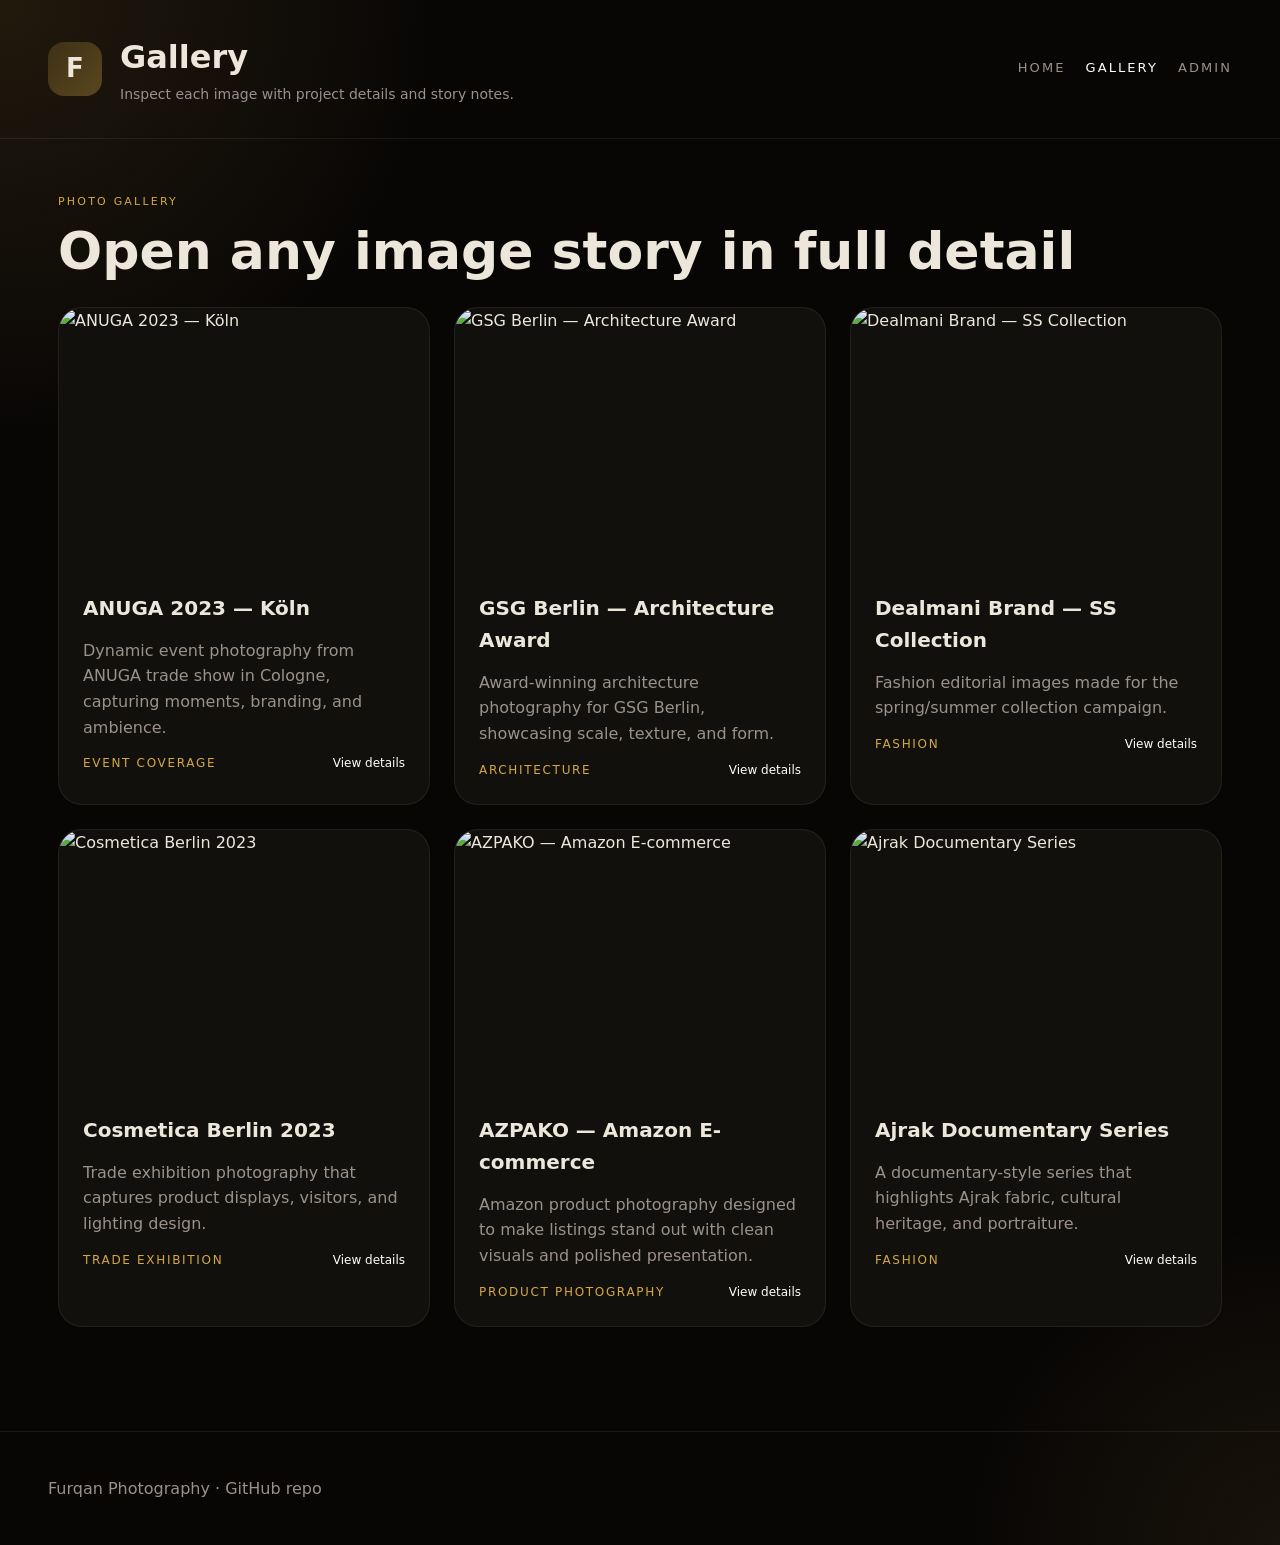
==== gallery.html @ 3be47413 "Add photography portfolio, gallery, detail page, and admin workflow" ====
<!DOCTYPE html>
<html lang="en">
<head>
  <meta charset="UTF-8">
  <meta name="viewport" content="width=device-width, initial-scale=1.0">
  <title>Gallery · Furqan Photography</title>
  <link rel="stylesheet" href="assets/css/style.css">
</head>
<body>
  <header class="site-header">
    <div class="brand">
      <span class="brand-mark">F</span>
      <div>
        <h1>Gallery</h1>
        <p>Inspect each image with project details and story notes.</p>
      </div>
    </div>
    <nav class="site-nav">
      <a href="index.html">Home</a>
      <a href="gallery.html" class="active">Gallery</a>
      <a href="admin.html">Admin</a>
    </nav>
  </header>

  <main>
    <section class="section-block">
      <div class="section-header">
        <span class="eyebrow">Photo Gallery</span>
        <h2>Open any image story in full detail</h2>
      </div>
      <div class="card-grid" id="gallery-grid"></div>
    </section>
  </main>

  <footer class="site-footer">
    <p>Furqan Photography · <a href="https://github.com/moizahmedk/Furqan_Portfolio" target="_blank">GitHub repo</a></p>
  </footer>

  <script src="assets/js/gallery.js"></script>
</body>
</html>
---- assets/css/style.css ----
:root {
  color-scheme: dark;
  font-family: Inter, system-ui, -apple-system, BlinkMacSystemFont, "Segoe UI", sans-serif;
  background: #080605;
  color: #ece7da;
  --surface: #12100d;
  --surface-2: #1d1a17;
  --border: rgba(236,231,218,.08);
  --gold: #d4a843;
  --muted: #9b9188;
  --success: #2bbc8a;
}

* {
  box-sizing: border-box;
}

html, body {
  margin: 0;
  min-height: 100%;
}

body {
  background: radial-gradient(circle at top left, rgba(212,168,67,.12), transparent 22%),
              radial-gradient(circle at bottom right, rgba(212,168,67,.08), transparent 16%),
              #080605;
  line-height: 1.6;
}

a {
  color: inherit;
  text-decoration: none;
}

img {
  max-width: 100%;
  display: block;
}

.site-header {
  display: flex;
  justify-content: space-between;
  align-items: center;
  gap: 24px;
  padding: 32px 48px;
  border-bottom: 1px solid rgba(236,231,218,.08);
}

.brand {
  display: flex;
  align-items: center;
  gap: 18px;
}

.brand-mark {
  display: inline-flex;
  align-items: center;
  justify-content: center;
  width: 54px;
  height: 54px;
  border-radius: 16px;
  background: linear-gradient(135deg, rgba(212,168,67,.18), rgba(212,168,67,.35));
  font-size: 26px;
  font-weight: 700;
}

.brand h1,
.brand p {
  margin: 0;
}

.brand h1 {
  font-size: clamp(22px, 2.5vw, 32px);
}

.brand p {
  color: var(--muted);
  font-size: 14px;
}

.site-nav {
  display: flex;
  gap: 20px;
  flex-wrap: wrap;
}

.site-nav a {
  color: var(--muted);
  font-size: 13px;
  letter-spacing: .16em;
  text-transform: uppercase;
  padding: 10px 0;
}

.site-nav a.active,
.site-nav a:hover {
  color: #fff;
}

main {
  padding: 48px;
  max-width: 1260px;
  margin: 0 auto;
}

.section-header {
  margin-bottom: 28px;
}

.eyebrow {
  display: inline-flex;
  align-items: center;
  gap: 10px;
  text-transform: uppercase;
  color: var(--gold);
  letter-spacing: .2em;
  font-size: 11px;
}

.section-header h2 {
  margin: 12px 0 0;
  font-size: clamp(32px, 4.5vw, 52px);
  line-height: 1.05;
}

.hero {
  display: grid;
  grid-template-columns: 1.1fr .9fr;
  gap: 40px;
  align-items: center;
  margin-bottom: 48px;
}

.hero-copy {
  max-width: 640px;
}

.hero-copy h2 {
  font-size: clamp(40px, 5vw, 66px);
  margin: 20px 0 20px;
  line-height: 1.03;
}

.hero-copy p {
  color: var(--muted);
  max-width: 620px;
}

.hero-actions {
  display: flex;
  gap: 16px;
  flex-wrap: wrap;
  margin-top: 28px;
}

.btn {
  display: inline-flex;
  align-items: center;
  justify-content: center;
  min-width: 160px;
  padding: 16px 22px;
  border-radius: 999px;
  border: 1px solid transparent;
  font-weight: 600;
  letter-spacing: .05em;
  text-transform: uppercase;
  font-size: 12px;
  transition: transform .2s, background .2s, color .2s;
}

.btn:hover {
  transform: translateY(-1px);
}

.btn-primary {
  background: var(--gold);
  color: #080605;
}

.btn-secondary {
  background: transparent;
  border-color: rgba(236,231,218,.12);
  color: #fff;
}

.hero-preview {
  min-height: 420px;
  border-radius: 28px;
  background: rgba(255,255,255,.03);
  border: 1px solid rgba(236,231,218,.08);
  overflow: hidden;
}

.section-block {
  margin-bottom: 56px;
}

.card-grid {
  display: grid;
  grid-template-columns: repeat(3, minmax(0, 1fr));
  gap: 24px;
}

.card {
  background: var(--surface);
  border: 1px solid rgba(236,231,218,.08);
  border-radius: 24px;
  overflow: hidden;
  display: flex;
  flex-direction: column;
  min-height: 420px;
}

.card img {
  height: 260px;
  object-fit: cover;
}

.detail-card {
  display: grid;
  grid-template-columns: minmax(0, 1fr);
  gap: 32px;
  background: var(--surface);
  border: 1px solid rgba(236,231,218,.08);
  border-radius: 28px;
  overflow: hidden;
}

.detail-card img {
  width: 100%;
  min-height: 420px;
  object-fit: cover;
}

.detail-card .card-body {
  padding: 32px;
}

.detail-card .card-body h2 {
  margin: 0 0 18px;
  font-size: clamp(34px, 4vw, 48px);
}

.detail-card .card-body p {
  line-height: 1.9;
  color: var(--muted);
}

@media (min-width: 900px) {
  .detail-card {
    grid-template-columns: 1.3fr 1fr;
  }
}

.card-body {
  padding: 24px;
  display: flex;
  flex-direction: column;
  gap: 14px;
}

.card-body h3 {
  margin: 0;
  font-size: 20px;
}

.card-body p {
  margin: 0;
  color: var(--muted);
  flex: 1;
}

.card-footer {
  display: flex;
  justify-content: space-between;
  align-items: center;
  gap: 12px;
}

.card-footer span {
  color: var(--gold);
  font-size: 12px;
  text-transform: uppercase;
  letter-spacing: .14em;
}

.card-footer a {
  color: #fff;
  font-size: 12px;
  text-decoration: none;
}

.about-block p {
  max-width: 760px;
  color: var(--muted);
}

.about-list {
  margin: 24px 0 0;
  padding-left: 20px;
  color: var(--muted);
}

.about-list li {
  margin-bottom: 10px;
}

.site-footer {
  padding: 28px 48px;
  border-top: 1px solid rgba(236,231,218,.08);
  display: flex;
  justify-content: space-between;
  align-items: center;
  color: var(--muted);
}

.admin-block .admin-grid {
  display: grid;
  grid-template-columns: 1fr 1fr;
  gap: 24px;
}

.admin-form {
  display: grid;
  gap: 18px;
  background: var(--surface);
  padding: 28px;
  border: 1px solid rgba(236,231,218,.08);
  border-radius: 24px;
}

.admin-form label {
  display: grid;
  gap: 10px;
  font-size: 14px;
}

.admin-form input,
.admin-form textarea {
  width: 100%;
  border: 1px solid rgba(236,231,218,.12);
  border-radius: 14px;
  background: rgba(255,255,255,.03);
  color: #fff;
  padding: 14px 16px;
  font-size: 14px;
}

.admin-actions {
  display: flex;
  gap: 14px;
  flex-wrap: wrap;
}

.admin-preview {
  display: grid;
  gap: 20px;
}

.preview-card {
  background: var(--surface);
  border: 1px solid rgba(236,231,218,.08);
  border-radius: 24px;
  overflow: hidden;
}

.preview-image {
  min-height: 260px;
  display: grid;
  place-items: center;
  background: rgba(255,255,255,.03);
  color: var(--muted);
  text-align: center;
  padding: 20px;
}

.preview-details {
  padding: 24px;
}

.preview-details h3 {
  margin: 0 0 10px;
}

.preview-details p {
  margin: 0 0 10px;
  color: var(--muted);
}

.admin-notes {
  background: var(--surface);
  border: 1px solid rgba(236,231,218,.08);
  border-radius: 24px;
  padding: 24px;
}

.admin-notes h3 {
  margin-top: 0;
}

.admin-notes ol {
  margin: 16px 0 0;
  padding-left: 20px;
  color: var(--muted);
}

.admin-notes li {
  margin-bottom: 10px;
}

.admin-notes .note {
  margin-top: 16px;
  color: var(--gold);
  font-size: 14px;
}

code {
  background: rgba(236,231,218,.08);
  padding: 3px 6px;
  border-radius: 6px;
}

@media (max-width: 980px) {
  .hero,
  .admin-block .admin-grid,
  .card-grid {
    grid-template-columns: 1fr;
  }

  .site-header,
  .site-footer {
    padding: 24px;
  }
}

@media (max-width: 640px) {
  .site-nav {
    justify-content: flex-start;
  }

  .site-header {
    flex-direction: column;
    align-items: flex-start;
  }

  .hero-copy h2 {
    font-size: 36px;
  }
}
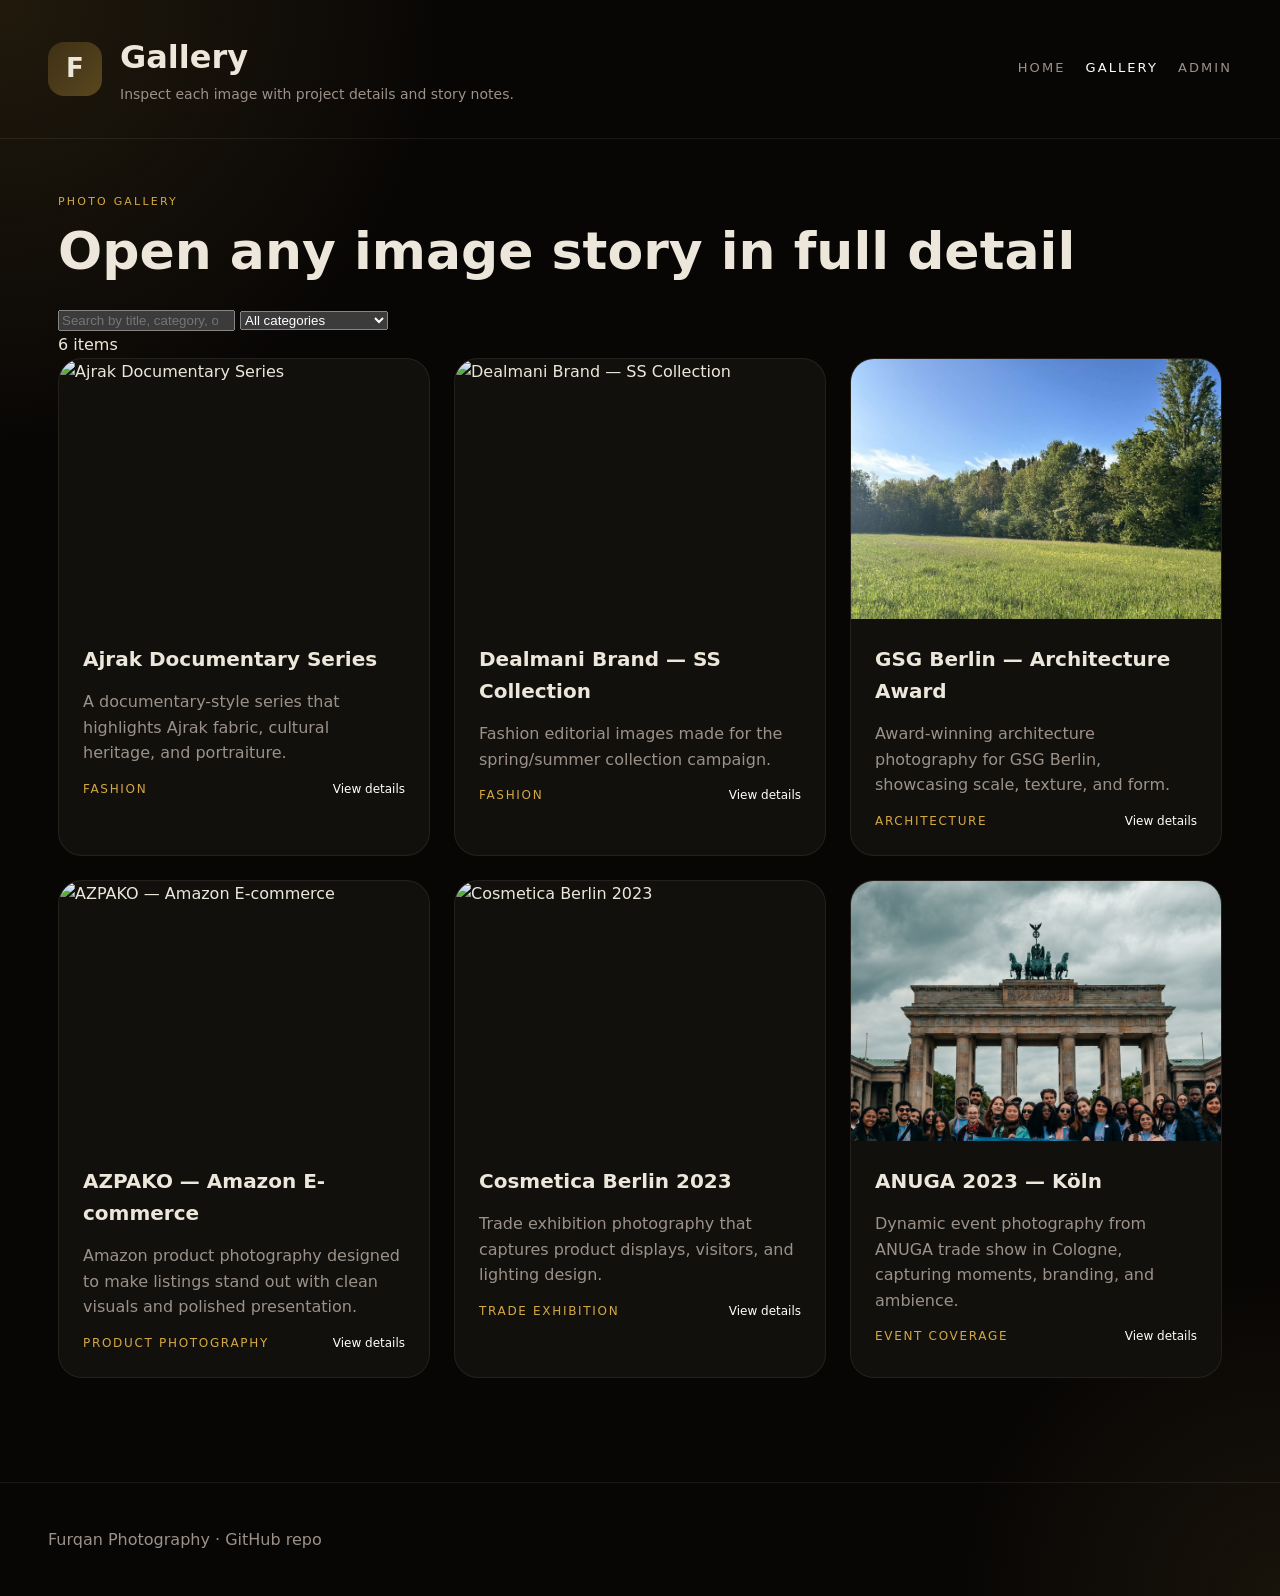
==== commit 102b5b98: "Update portfolio styling, gallery filters, and hero preview interactions" ====
--- a/gallery.html
+++ b/gallery.html
@@ -28,6 +28,13 @@
         <span class="eyebrow">Photo Gallery</span>
         <h2>Open any image story in full detail</h2>
       </div>
+      <div class="filter-bar">
+        <input id="filter-search" type="search" placeholder="Search by title, category, or description" />
+        <select id="filter-category">
+          <option value="">All categories</option>
+        </select>
+        <div id="gallery-count" class="gallery-count">0 items</div>
+      </div>
       <div class="card-grid" id="gallery-grid"></div>
     </section>
   </main>
--- a/assets/css/style.css
+++ b/assets/css/style.css
@@ -414,6 +414,28 @@
   font-size: 14px;
 }
 
+.save-status {
+  margin-top: 16px;
+  font-size: 14px;
+  color: #fff;
+  padding: 14px 16px;
+  border-radius: 16px;
+  background: rgba(212,168,67,.1);
+  border: 1px solid rgba(212,168,67,.2);
+}
+
+.save-status.error {
+  background: rgba(255,94,87,.12);
+  border-color: rgba(255,94,87,.3);
+  color: #ffb3b0;
+}
+
+.save-status.success {
+  background: rgba(46,185,131,.12);
+  border-color: rgba(46,185,131,.3);
+  color: #c7ffdf;
+}
+
 code {
   background: rgba(236,231,218,.08);
   padding: 3px 6px;
